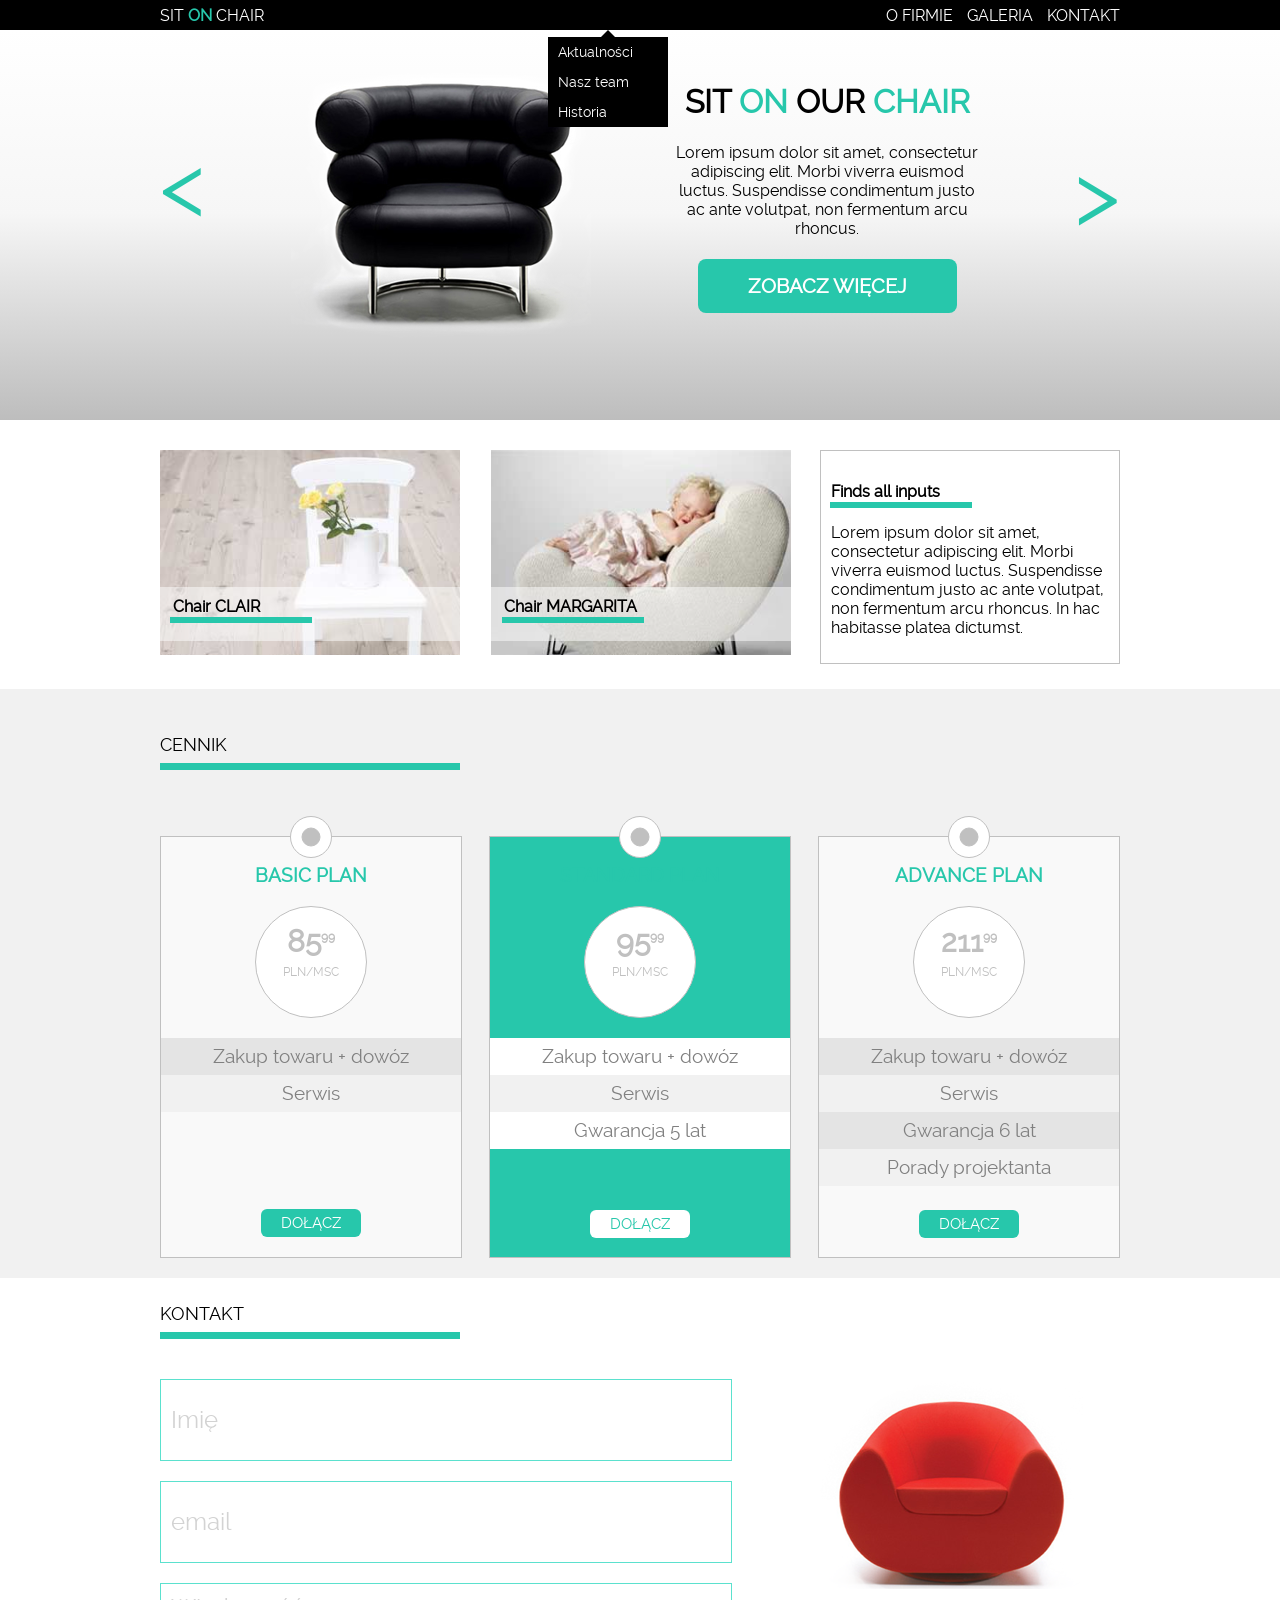
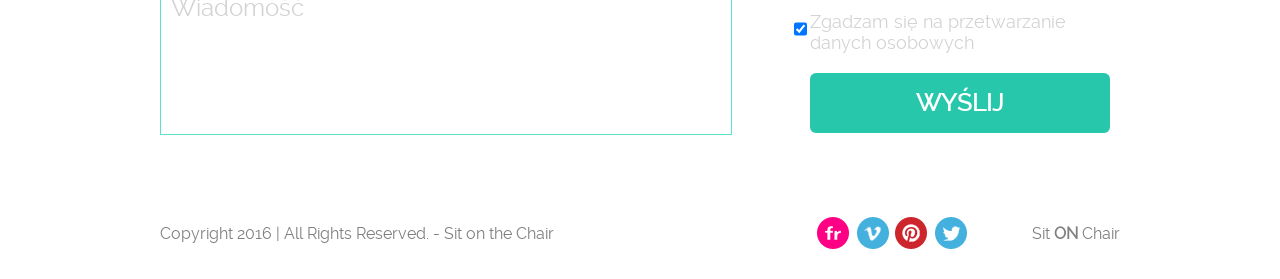
==== index.html @ 76fcfdb1 "zadanie" ====
<!DOCTYPE html>
<html lang="en">
<head>
    <meta charset="UTF-8">
    <title>Sit on the chair</title>
    <link rel="stylesheet" href="css/style.css">
</head>
<body>
    <header>
        <div class="container_nav">
        <nav class="container">
            <p>SIT <span class="color">ON</span> CHAIR</p>
            <ul class="navigation">
                <li class="main">O FIRMIE
                    <div class="ofirmie">
                        <ul class="ofirmieLists">
                            <li><a href="#">Aktualności</a></li>
                            <li><a href="#">Nasz team</a></li>
                            <li><a href="#">Historia</a></li>
                        </ul>
                    </div>
                </li>               
                <li class="main">GALERIA</li>
                <li class="main">KONTAKT</li>
            </ul>
        </nav>
        </div>
        <div class="container_wrap">
            <div class="container bigpicture">
                <div class="arrow arrowLeft">&lt;</div>
                <img src="images/black_chair.png">
                <div class="txtheader">
                    <h1>Sit <span class="color">on</span> our <span class="color">chair</span></h1>
                    <p>Lorem ipsum dolor sit amet, consectetur adipiscing elit. Morbi viverra euismod luctus. Suspendisse condimentum justo ac ante volutpat, non fermentum arcu rhoncus.</p>
                    <div class="button">Zobacz więcej</div>
                </div>
                <div class="arrow arrowRight">&gt;</div>
            </div>
        </div>
    </header>
    <section class="container">
        <div class="gallery">
            <div>
                <img class="galleryPic" src="images/box1_img.jpg">
                <p class="galleryApla aplaOne">Chair <span class="txtgalleryUpper">Clair</span></p>
                <p class="galleryUnderline lineOne"></p>
                </div>
            <div>
                <img class="galleryPic" src="images/box2_img.jpg">
                <p class="galleryApla aplaTwo">Chair <span class="txtgalleryUpper">Margarita</span></p>
                <p class="galleryUnderline lineTwo"></p>
            </div>
            <div class="txtgallery3">
                <h4>Finds all inputs</h4>
                <p class="galleryUnderline lineThree"></p>
                <p>Lorem ipsum dolor sit amet, consectetur adipiscing elit. Morbi viverra euismod luctus. Suspendisse condimentum justo ac ante volutpat, non fermentum arcu rhoncus. In hac habitasse platea dictumst.</p>
            </div>
        </div>
    </section>
    <section class="container_wrap2 clearfix">
        <div class="container">
        <p class="leadCennik">Cennik</p>
        <p class="underlineCennik"></p>
            <div class="elementCennik">
                <div class="ramka">
                    <div>
                        <h3 class="cennikLead">Basic plan</h3>
                        <div class="kolkoCena">
                            <p class="price">85<sup class="priceSup">99</sup></p>
                            <p class="priseZl">PLN/MSC</p>
                        </div>
                        <p class="bonus">Zakup towaru + dowóz</p>
                        <p class="bonus">Serwis</p>
                        <p class="cennikBreakOne"></p>
                        <p class="buttonDolacz"><a>Dołącz</a></p>
                    </div>
                    <div class="kolko">
                        <div class="kolkoSzare"></div>
                    </div>                
                </div>
            </div>
            <div class="elementCennik">
                <div class="ramka standard">
                    <div>
                        <h3 class="cennikLead txtstandard">STANDARD plan</h3>
                        <div class="kolkoCena standard">
                            <p class="price">95<sup class="priceSup">99</sup></p>
                            <p class="priseZl">PLN/MSC</p>
                        </div>
                        <p class="bonus bonusStandard">Zakup towaru + dowóz</p>
                        <p class="bonus">Serwis</p>
                        <p class="bonus bonusStandard">Gwarancja 5 lat</p>
                        <p class="cennikBreakTwo"></p>
                        <p class="buttonDolacz buttonstandard"><a>Dołącz</a></p>
                    </div>
                    <div class="kolko">
                        <div class="kolkoSzare"></div>
                    </div>                
                </div>
            </div>
            <div class="elementCennik">
                <div class="ramka">
                    <div>
                        <h3 class="cennikLead">Advance plan</h3>
                        <div class="kolkoCena">
                            <p class="price">211<sup class="priceSup">99</sup></p>
                            <p class="priseZl">PLN/MSC</p>
                        </div>
                        <p class="bonus">Zakup towaru + dowóz</p>
                        <p class="bonus">Serwis</p>
                        <p class="bonus">Gwarancja 6 lat</p>
                        <p class="bonus">Porady projektanta</p>
                        <p class="cennikBreakThree"></p>
                        <p class="buttonDolacz"><a>Dołącz</a></p>
                    </div>
                    <div class="kolko">
                        <div class="kolkoSzare"></div>
                    </div>                
                </div>
            </div>
        </div>
    </section>
    <section>
    <section class="container clearfix">
        <div class="container">
            <p class="leadKontakt">Kontakt</p>
            <p class="underlineKontakt"></p>
            <div class="form">
                <form>
                    <input class="formKontakt" type="text" name="Imię" placeholder="Imię">
                    <input class="formKontakt" type="text" name="e-mail" placeholder="email">
                    <textarea class="formKontakt areaKontakt" placeholder="Wiadomość"></textarea>
                </form>
            </div>
            <div class="fotoChair">
                <img class="fotoChairPic" src="images/red_chair.png">
                <input class="check" type="checkbox" name="check" checked><label class="checkTxt">Zgadzam się na przetwarzanie danych osobowych</label>
                <input class="formKontakt formButton" type="submit" value="Wyślij"></input>
            </div>
        </div>
    </section>
    <footer class="container footer clearfix">
    <div class="container">
        <p class="footerElement footerTxt">Copyright 2016 | All Rights Reserved. - Sit on the Chair</p>
        <p class="footerElement footerPic">
            <img src="images/flickr.png">
            <img src="images/vimeo.png">
            <img src="images/pinterest.png">
            <img src="images/twitter.png">
        </p>
        <p class="footerElement footerLogo">Sit <span class="txtFooterUpper">on</span> Chair</p>
    </footer>
</body>
</html>
---- css/style.css ----
@font-face {
    font-family: 'ralewayblack';
    src: url('../font/raleway-black-webfont.eot');
    src: url('../font/raleway-black-webfont.eot?#iefix') format('embedded-opentype'),
         url('../font/raleway-black-webfont.woff2') format('woff2'),
         url('../font/raleway-black-webfont.woff') format('woff'),
         url('../font/raleway-black-webfont.svg#ralewayblack') format('svg');
    font-weight: normal;
    font-style: normal;
}

@font-face {
    font-family: 'ralewaybold';
    src: url('../font/raleway-bold-webfont.eot');
    src: url('../font/raleway-bold-webfont.eot?#iefix') format('embedded-opentype'),
         url('../font/raleway-bold-webfont.woff2') format('woff2'),
         url('../font/raleway-bold-webfont.woff') format('woff'),
         url('../font/raleway-bold-webfont.svg#ralewaybold') format('svg');
    font-weight: normal;
    font-style: normal;
}


@font-face {
    font-family: 'ralewayregular';
    src: url('../font/raleway-regular-webfont.eot');
    src: url('../font/raleway-regular-webfont.eot?#iefix') format('embedded-opentype'),
         url('../font/raleway-regular-webfont.woff2') format('woff2'),
         url('../font/raleway-regular-webfont.woff') format('woff'),
         url('../font/raleway-regular-webfont.svg#ralewayregular') format('svg');
    font-weight: normal;
    font-style: normal;
}

body {
    font-family: 'ralewayregular';
    padding: 0;
    margin: 0;
}

a {
    text-decoration: none;
    color: white;
}

.container_wrap {
    width: 100%;
    height: 390px;
    background: rgba(255,255,255,1);
    background: -moz-linear-gradient(top, rgba(255,255,255,1) 0%, rgba(246,246,246,1) 47%, rgba(189,189,189,1) 100%);
    background: -webkit-gradient(left top, left bottom, color-stop(0%, rgba(255,255,255,1)), color-stop(47%, rgba(246,246,246,1)), color-stop(100%, rgba(189,189,189,1)));
    background: -webkit-linear-gradient(top, rgba(255,255,255,1) 0%, rgba(246,246,246,1) 47%, rgba(189,189,189,1) 100%);
    background: -o-linear-gradient(top, rgba(255,255,255,1) 0%, rgba(246,246,246,1) 47%, rgba(189,189,189,1) 100%);
    background: -ms-linear-gradient(top, rgba(255,255,255,1) 0%, rgba(246,246,246,1) 47%, rgba(189,189,189,1) 100%);
    background: linear-gradient(to bottom, rgba(255,255,255,1) 0%, rgba(246,246,246,1) 47%, rgba(189,189,189,1) 100%);
    filter: progid:DXImageTransform.Microsoft.gradient( startColorstr='#ffffff', endColorstr='#bdbdbd', GradientType=0 );
}

.container {
    width: 960px;
    margin: 0 auto;
    clear: both;
}

.container_nav {
    background-color: black;
    height: 30px;
    color: white;
    clear: both;
    line-height: 0;
}

nav p {
    float: left;
}

.color {
    color: #27C7AB;
    font-weight: bold;
}

/*navigation*/
.navigation {
    float: right;
}

.main {
    display: inline-block;
    margin-left: 10px;
}

.ofirmie {
 /*   display: none; */
    position: absolute;
    right: 612px;
    top: 15px;
} 

.main .ofirmie:hover div.ofirmie {
    display: block;
} 

.ofirmie::before {
    position: relative;
    left: 93px;
    margin-top: 15px;
    text-align: center;
    content: "";
    display: block;
    width: 0; 
    height: 0; 
    border-left: 7px solid transparent;
    border-right: 7px solid transparent;
    border-bottom: 7px solid black;
}

.ofirmie ul li {
    font-size: 14px;
    display: block;
    width: 100px;
    height: auto;
    background-color: black;
    line-height: 10px;
    padding: 10px;
}

.bigpicture img {
    float: left;
}

.arrow {
    font-weight: 100;
    color: #27C7AB;
    font-size: 90px;
    position: relative;
    z-index: 100;
}

.arrowLeft {
    float: left;
    top: 100px;
}

.arrowRight {
    float: right;
    top: -157px;
}

.txtheader {
    color: black;
    padding-top: 30px;
    text-align: center;
    width: 818px;
}

.txtheader h1 {
    text-transform: uppercase;
    text-align: center;
}
.txtheader p {
    padding-bottom: 20px;
}

.button {
    background-color: #27C7AB;
    display: inline;
    font-size: 20px;
    font-weight: bold;
    padding: 15px 50px;
    color: white;
    text-transform: uppercase;
    border-radius: 8px;
    width: 250px;
}

/*gallery*/
.gallery div {
    display: inline;
    box-sizing: content-box;
}

.galleryPic {
    position: relative;
    padding: 30px 0;
    width: 300px;
    height: auto;
    margin-right: 27px;
}

/*gallery apla general*/
.galleryApla {
    font-weight: bold;
    font-size: 16px; 
    background-color: rgba(255, 255, 255, 0.5);
    width: 300px;
    padding: 10px 10px 25px 13px;
    position: absolute;
}

/*gallery apla 1*/
.aplaOne {
    transform: translate(0, -118px); 
}

/*gallery apla 2*/
.aplaTwo {
    transform: translate(331px, -118px); 
}

.galleryUnderline {
    width: 142px;
    height: 6px;
    margin-left: 10px;
    background-color: #27C7AB;
    position: absolute;
}

/*gallery line 1*/
.lineOne {
    transform: translate(0, -88px); 
}
/*gallery line 2*/
.lineTwo {
    transform: translate(332px, -88px);
}

.txtgalleryUpper {
    text-transform: uppercase;
}

.gallery .txtgallery3 {
    float: right;
    width: 300px;
    border: 1px solid #C0C0C0;
    box-sizing: border-box;
    margin-top: 30px;
    padding: 10px;
}

/*gallery line 2*/
.lineThree {
    transform: translate(-11px, -37px);
}

/*cennik*/
.container_wrap2 {
    clear: both;
    padding: 20px 0;
    background-color: #F1F1F1;
}

.clearfix:after {
    content:" ";
    display:table;
    clear:both;
}


.leadCennik, .leadKontakt {
    font-size: 18px;
    text-transform: uppercase;
    line-height: 0px;
    padding-top: 1em;
}

.underlineCennik, .underlineKontakt {
    background-color: #27C7AB;
    width: 300px;
    height: 7px;
}

.underlineKontakt {
    margin-bottom: 40px;
}

/*cennik*/
.elementCennik {
    float: left;
}

.elementCennik:not(:last-Child) {
    margin-right: 27px;

}

.ramka {
    text-align: center;
    border: 1px solid #C0C0C0;
    width: 300px;
    height: 420px;
    position: relative;
    margin-top: 50px;
    background-color: #F9F9F9;
}

.standard {
    background-color: #27C7AB;
}

.kolko {
    background-color: #F9F9F9;
    border: 1px solid #C0C0C0;
    height: 40px;
    width: 40px;
    border-radius: 50%;
    background: white;
    position: absolute;
    left: 50%;
    top: 0%; 
    transform: translate(-50%,-50%);
}

.kolkoSzare {
    border: 1px solid #C0C0C0;
    height: 17px;
    width: 17px;
    border-radius: 50%;
    background-color: #C0C0C0;
    position: absolute;
    left: 50%;
    top: 50%;
    transform: translate(-50%,-50%);
}

.kolkoCena {
    color: #C0C0C0;
    background-color: #F9F9F9;
    border: 1px solid #C0C0C0;
    height: 110px;
    width: 110px;
    border-radius: 50%;
    background: white;
    left: 50%;
    top: 0%; 
    margin: auto;
    margin-bottom: 20px;
}

.price {
    font-size: 30px;
    font-weight: 900;
    line-height: 0;
}

.priseZl {
    line-height: 0;
    font-size: 12px;
    text-transform: uppercase;
}

.priceSup {
    line-height: 0;
    font-size: 12px;
}

.cennikLead {
    padding-top: 3%;
    text-align: center;
    color: #27C7AB;
    text-transform: uppercase;
}

/*cennik bonus*/
.bonus {
    padding: 7px 0;
    margin: 0;
    font-size: 19px;
    color: grey;
}

.bonus:nth-child(2n + 1) {
    background-color: #E4E4E4;
}

.bonus:nth-child(2n + 0) {
    background-color: #F1F1F1;
}

.elementCennik .bonusStandard {
    background-color: white;
}

.cennikBreakOne {
    margin: 0;
    display: block;
    height: 101px;
}

.cennikBreakTwo {
    margin: 0;
    display: block;
    height: 65px;
}

.cennikBreakThree {
    margin: 0;
    display: block;
    height: 28px;
}

.buttonDolacz{
    text-align: center;
    text-transform: uppercase;
    background-color: #27C7AB;
    font-size: 15px;
    padding: 5px 20px;
    color: white;
    display: inline;
    border-radius: 6px;
}

.buttonstandard {
    background-color: white;

}

.buttonstandard a {
     color: #27C7AB;
}

/*form*/

.form {
    float: left;
    width: 550px;
}

.formKontakt {
    font-family: 'ralewayregular';
    border: 1px solid #5be1ce;
    height: 60px;
    font-size: 24px;
    padding: 10px;
    width: 550px;
    margin-bottom: 20px;
}

.areaKontakt {
    height: 130px;
}

input[type=submit] {
    background-color: #27C7AB;
    border: none;
    color: white;
    border-radius: 6px;
    width: 300px;
    font-weight: bold;
    text-transform: uppercase;
}

textarea {
    resize: none;
}

::-webkit-input-placeholder {
    color: lightgray; /* Chrome, Opera, Safari */
}

::-moz-placeholder {
    color: lightgray; /* Firefox */
}

::-ms-input-placeholder {
    color: lightgray; /* IE 10+ */
}

/*kontakt right side*/
.fotoChair {
    float: right;
    width: 330px;
}

.fotoChairPic {
    padding: 0 30px 18px;
}

input[type=checkbox] {
    display: block;
    float: left;
    clear: both;
    border: 1px solid #27C7AB;
    height: 30px;
    padding: 10px;
    margin-bottom: 20px; 
    background: red;
}

input[type=checkbox]:checked {
    background-image: url();
}

.checkTxt {
    color: lightgray;
    font-size: 18px;
}

.formButton {
    margin-top: 20px;
    width: 200px;
}

/*footer*/
.footerElement {
    padding-top: 40px;
    line-height: 37px;
    float: left;
    color: gray;
}

.txtFooterUpper {
    text-transform: uppercase;
    font-weight: bold;
}

.footerLogo {
    float: right;
}

.footerPic {
    padding-left: 262px;   
}

.footerTxt {
    float:left;
}
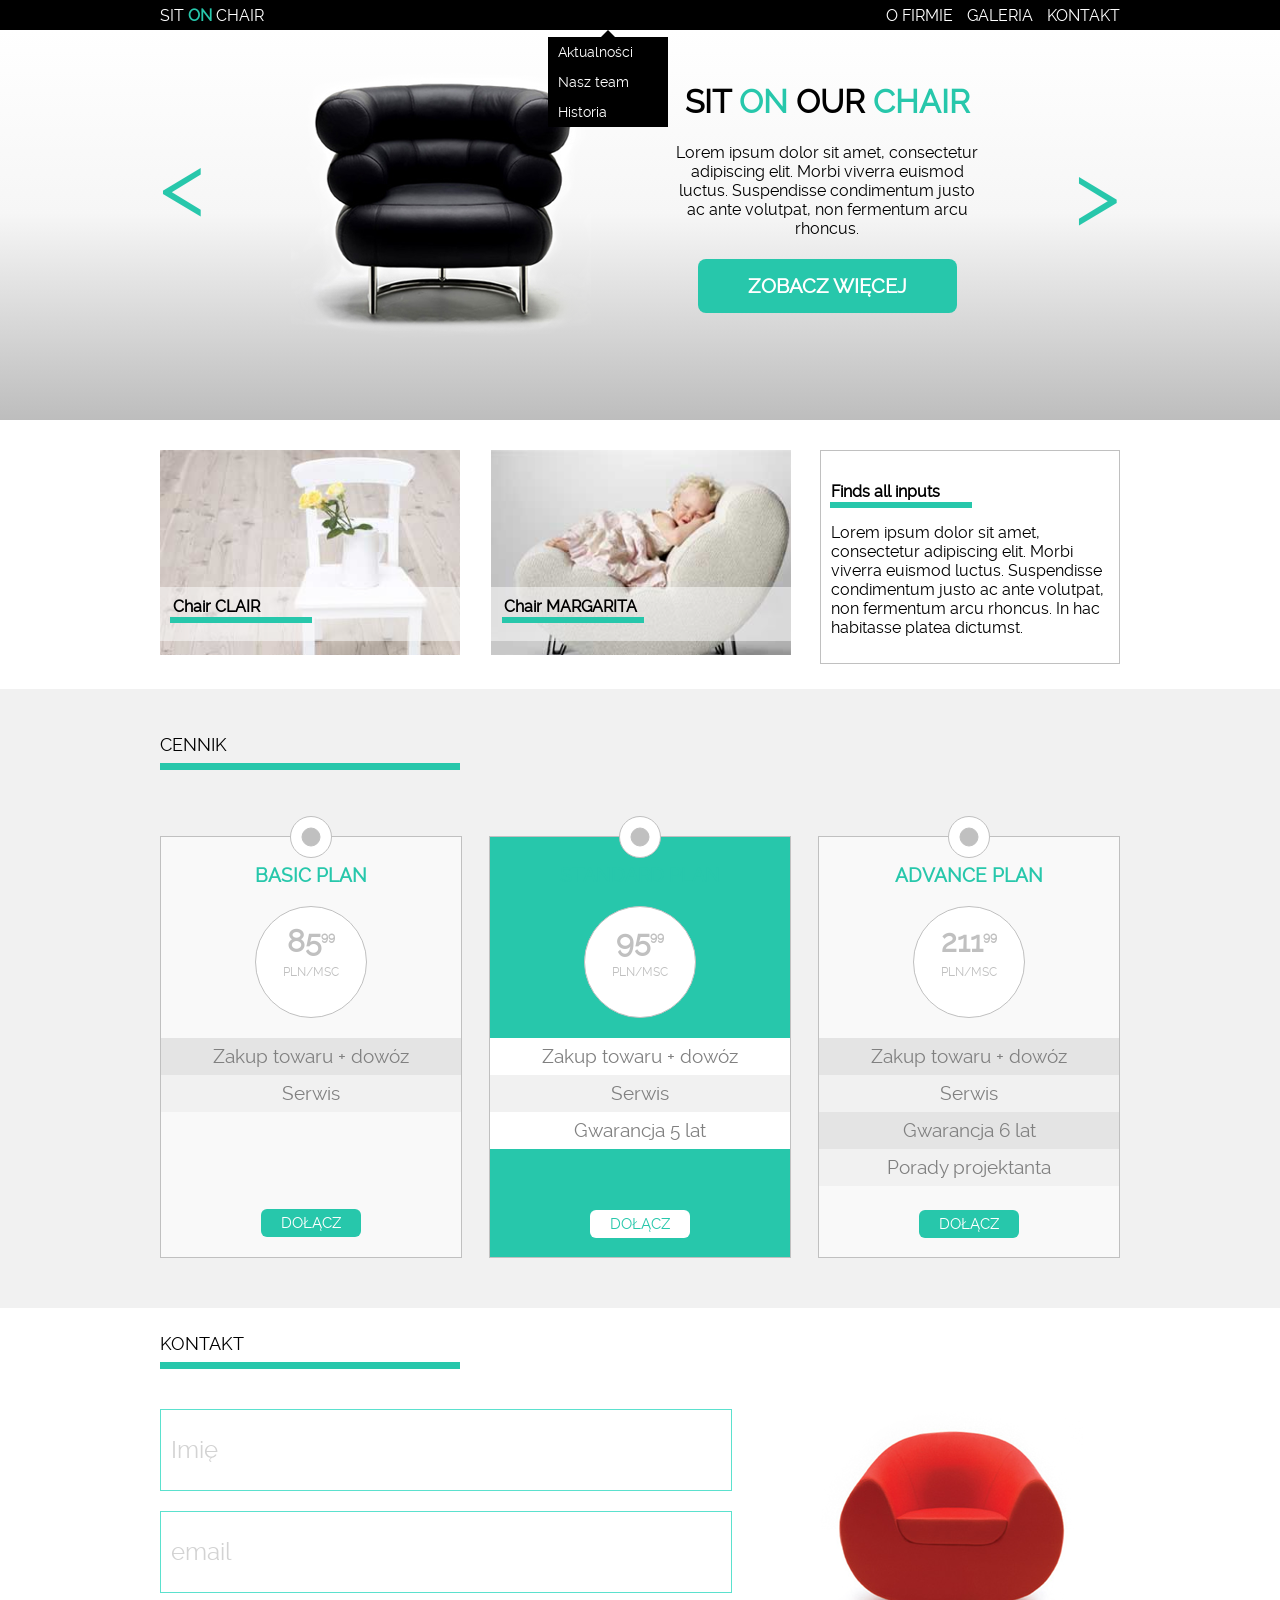
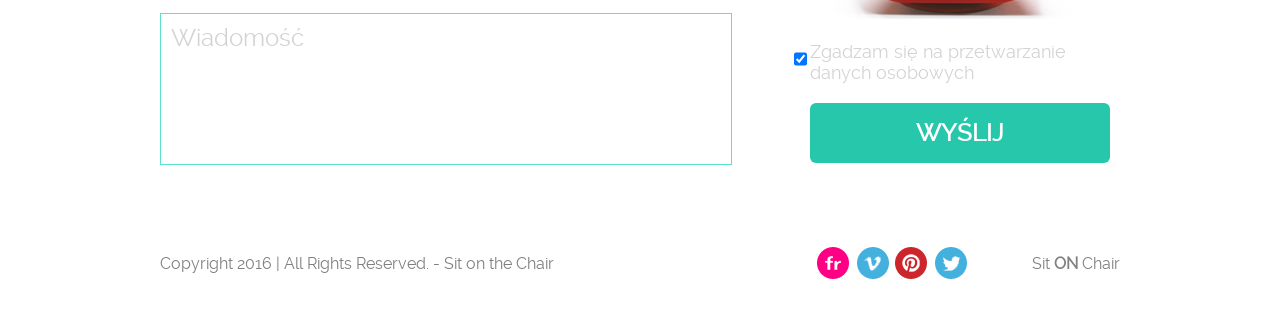
==== commit 526a3a78: "zadanie" ====
--- a/index.html
+++ b/index.html
@@ -57,7 +57,7 @@
             </div>
         </div>
     </section>
-    <section class="container_wrap2 clearfix">
+    <section class="container_wrapCennik clearfix">
         <div class="container">
         <p class="leadCennik">Cennik</p>
         <p class="underlineCennik"></p>
--- a/css/style.css
+++ b/css/style.css
@@ -244,9 +244,9 @@
 }
 
 /*cennik*/
-.container_wrap2 {
+.container_wrapCennik {
     clear: both;
-    padding: 20px 0;
+    padding: 20px 0 50px;
     background-color: #F1F1F1;
 }
 
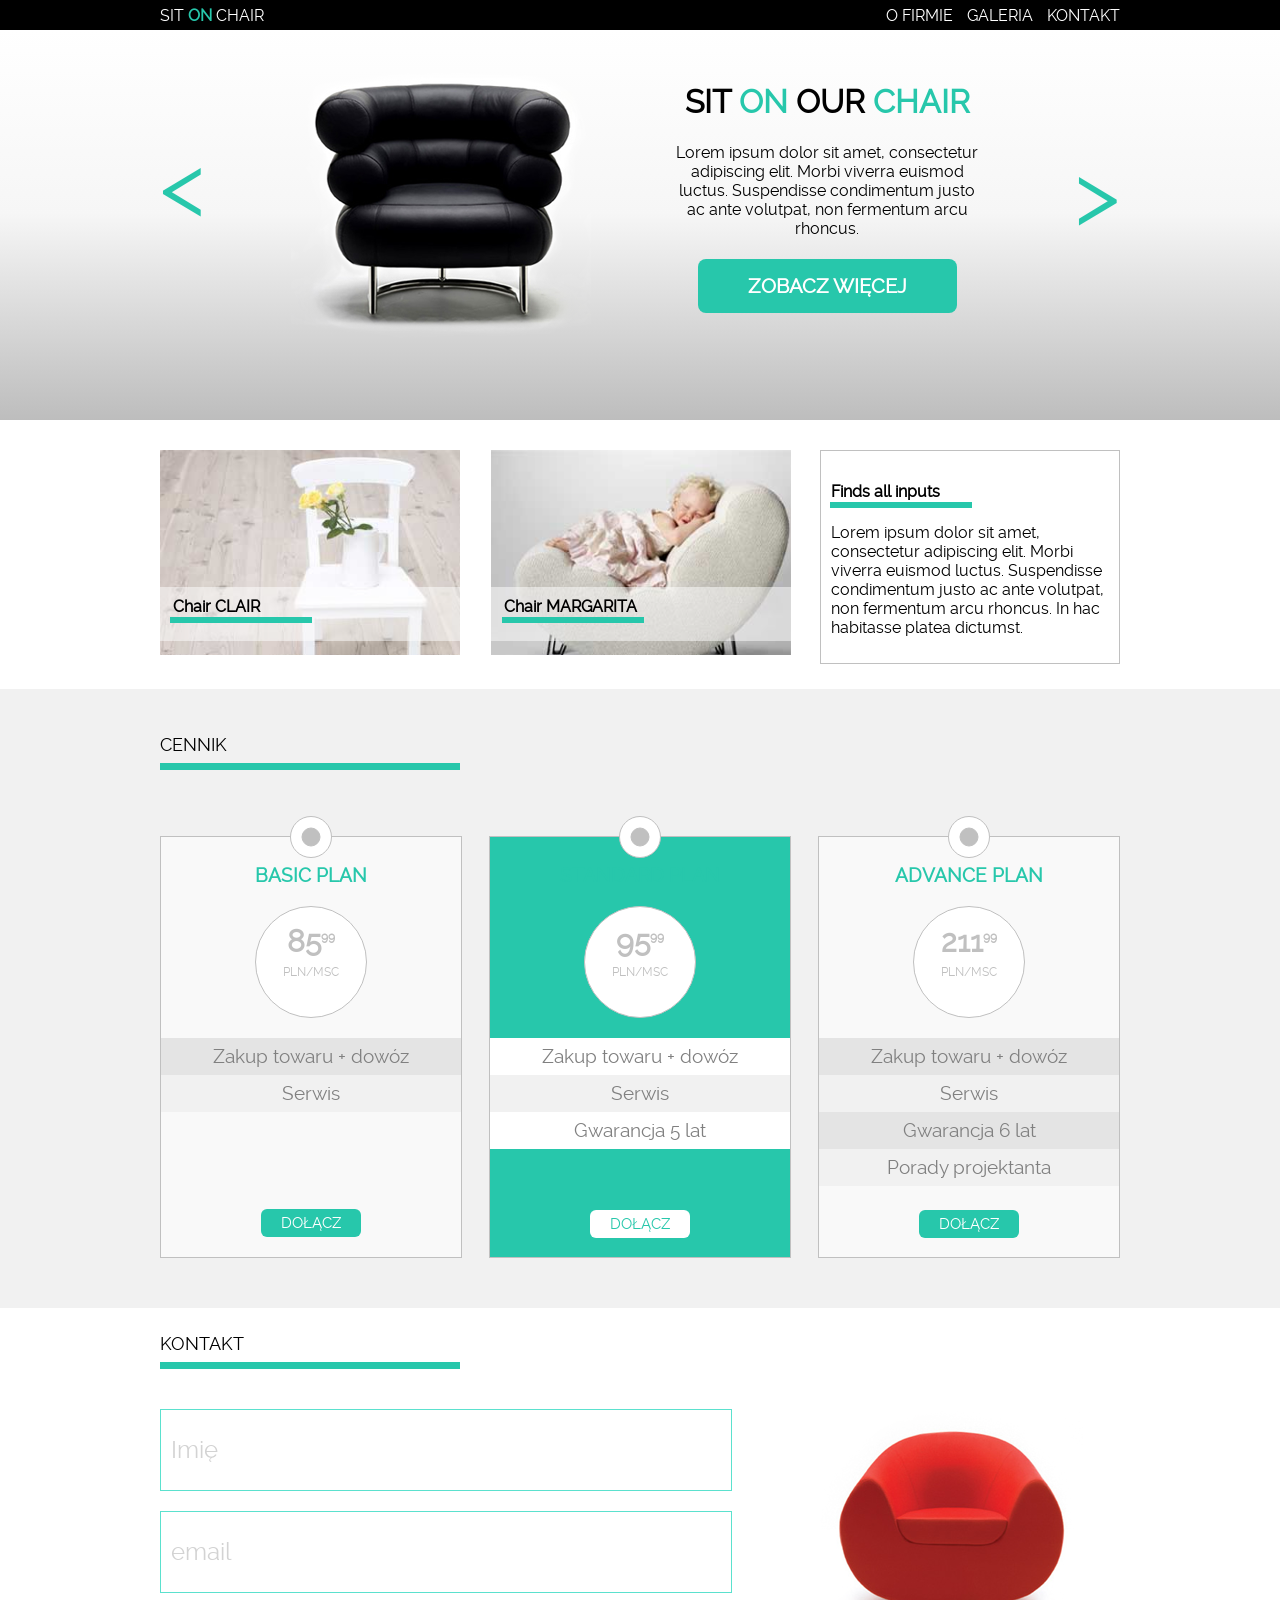
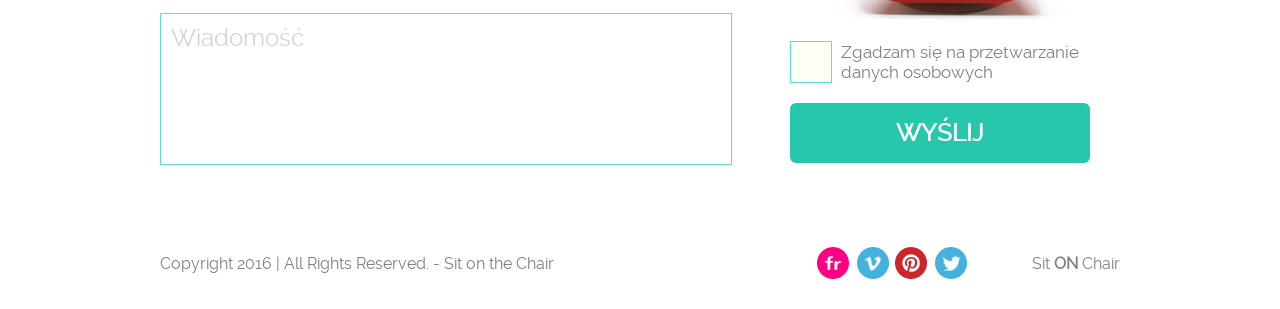
==== commit 4e7639e4: "poprawki" ====
--- a/index.html
+++ b/index.html
@@ -134,7 +134,10 @@
             </div>
             <div class="fotoChair">
                 <img class="fotoChairPic" src="images/red_chair.png">
-                <input class="check" type="checkbox" name="check" checked><label class="checkTxt">Zgadzam się na przetwarzanie danych osobowych</label>
+                <div class="squaredTwo">
+                    <input type="checkbox" value="None" id="squaredTwo" name="check" />
+                    <label for="squaredTwo">Zgadzam się na przetwarzanie danych osobowych</label>
+                </div>
                 <input class="formKontakt formButton" type="submit" value="Wyślij"></input>
             </div>
         </div>
--- a/css/style.css
+++ b/css/style.css
@@ -91,14 +91,10 @@
 }
 
 .ofirmie {
- /*   display: none; */
+    display: none;
     position: absolute;
     right: 612px;
     top: 15px;
-} 
-
-.main .ofirmie:hover div.ofirmie {
-    display: block;
 } 
 
 .ofirmie::before {
@@ -125,6 +121,10 @@
     padding: 10px;
 }
 
+li:hover div {
+    display: block;
+}
+
 .bigpicture img {
     float: left;
 }
@@ -476,24 +476,53 @@
     padding: 0 30px 18px;
 }
 
-input[type=checkbox] {
-    display: block;
-    float: left;
-    clear: both;
-    border: 1px solid #27C7AB;
+/* SQUARED TWO */
+input[type="checkbox"] {
+    visibility: hidden;
+}
+
+.squaredTwo {
+    width: 40px;
+    height: 40px;
+    background: #fcfff4;
+    border: 1px solid #5be1ce;
+    position: relative;
+}
+
+.squaredTwo label {
+    color: grey;
+    font-size: 17px;
+    cursor: pointer;
+    position: absolute;
+    width: 250px;
+    height: auto;
+    left: 50px;
+    top: 0;
+  }
+
+.squaredTwo label:after {
+    opacity: 0;
+    content: '';
+    position: absolute;
+    width: 30px;
     height: 30px;
-    padding: 10px;
-    margin-bottom: 20px; 
-    background: red;
-}
-
-input[type=checkbox]:checked {
-    background-image: url();
-}
-
-.checkTxt {
-    color: lightgray;
-    font-size: 18px;
+    background: transparent;
+    top: 6px;
+    left: -49px;
+    border: 3px solid #fcfff4;
+    border-top: none;
+    border-right: none;
+}
+
+.squaredTwo label:hover::after {
+    opacity: 0.3;
+}
+
+.squaredTwo input[type=checkbox]:checked + label:after {
+    background-image: url(../images/form_ok.jpg);
+    background-repeat: no-repeat;
+    background-size: 30px 30px;
+    opacity: 1;
 }
 
 .formButton {
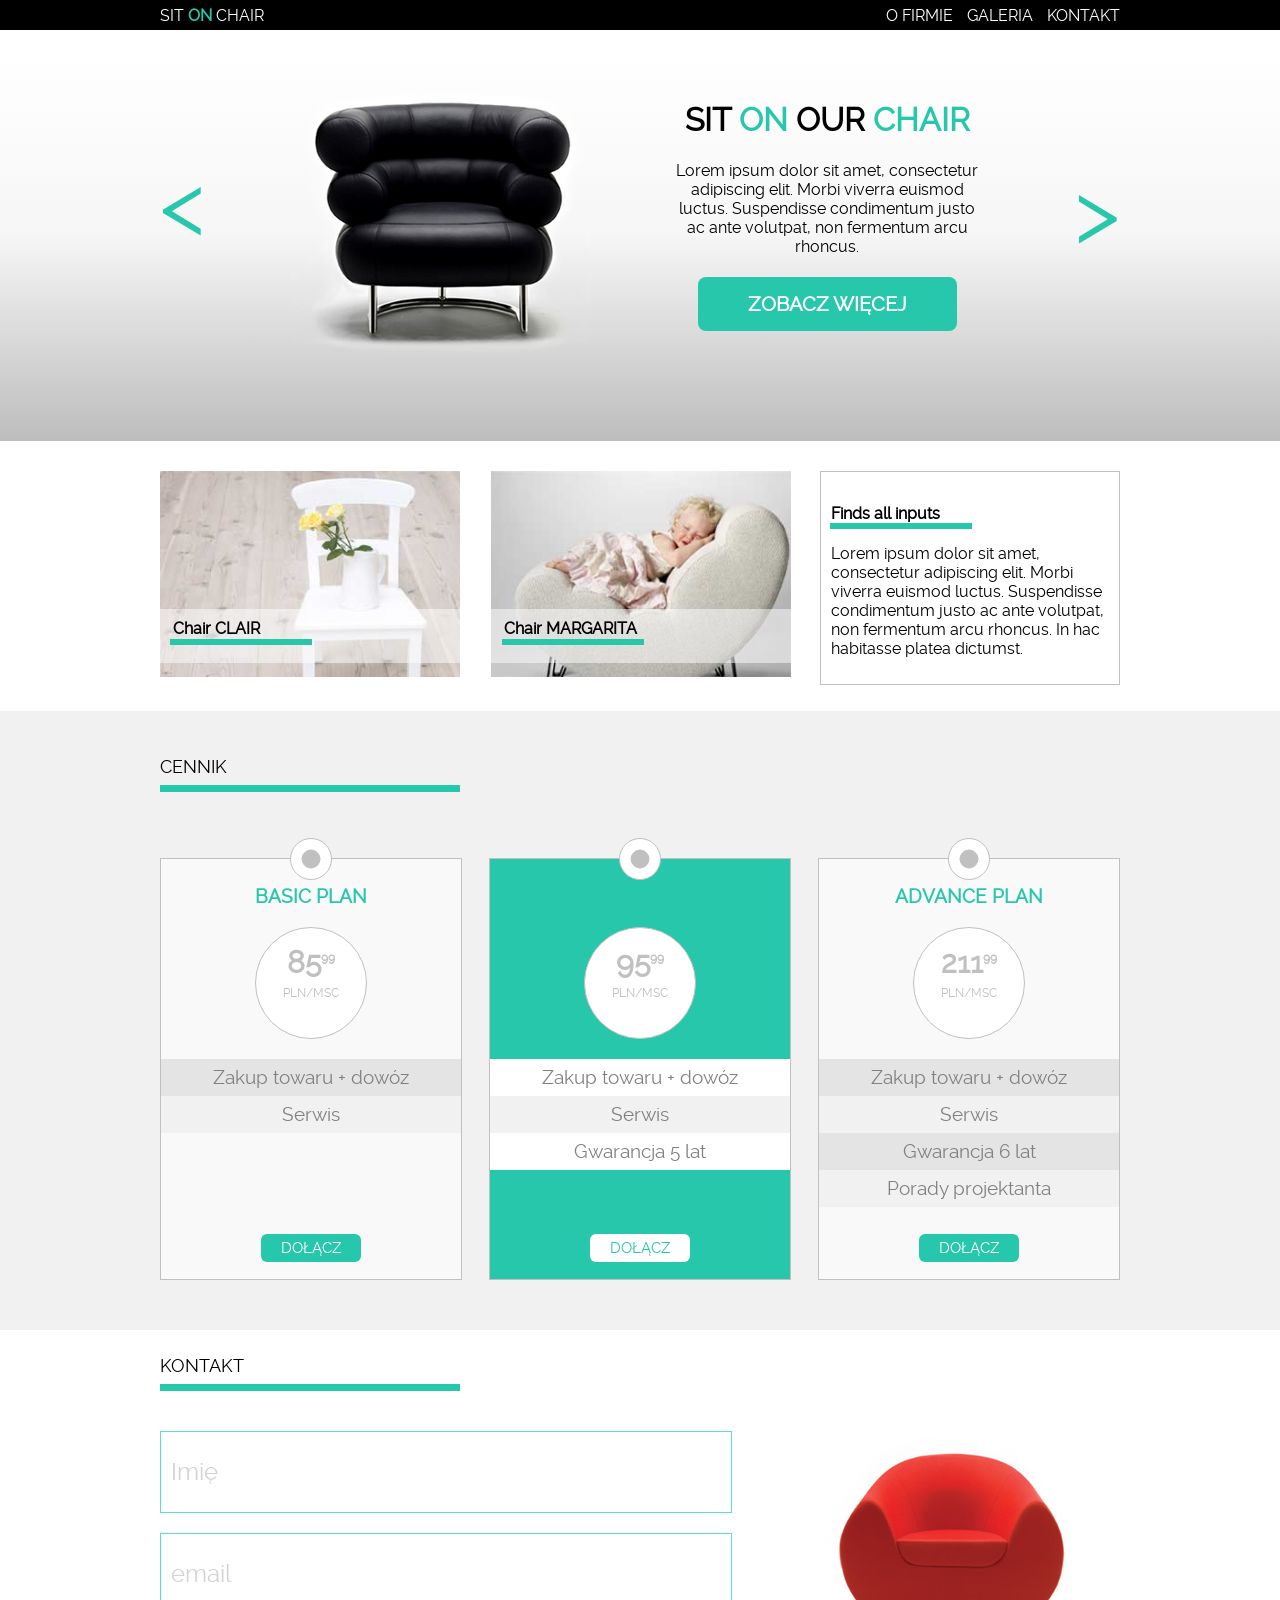
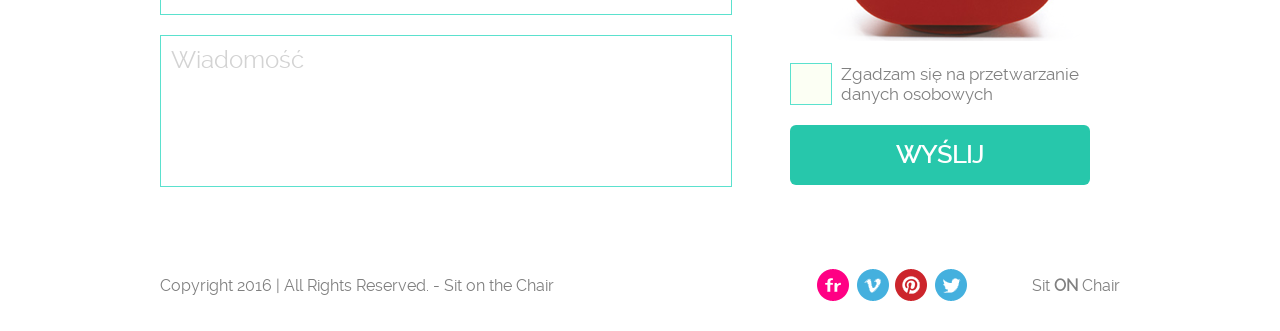
==== commit d76b3388: "zadanie" ====
--- a/index.html
+++ b/index.html
@@ -26,9 +26,9 @@
         </nav>
         </div>
         <div class="container_wrap">
-            <div class="container bigpicture">
+            <div class="container">
                 <div class="arrow arrowLeft">&lt;</div>
-                <img src="images/black_chair.png">
+                <div class="bigpicture"><img src="images/black_chair.png"></div>
                 <div class="txtheader">
                     <h1>Sit <span class="color">on</span> our <span class="color">chair</span></h1>
                     <p>Lorem ipsum dolor sit amet, consectetur adipiscing elit. Morbi viverra euismod luctus. Suspendisse condimentum justo ac ante volutpat, non fermentum arcu rhoncus.</p>
@@ -71,7 +71,6 @@
                         </div>
                         <p class="bonus">Zakup towaru + dowóz</p>
                         <p class="bonus">Serwis</p>
-                        <p class="cennikBreakOne"></p>
                         <p class="buttonDolacz"><a>Dołącz</a></p>
                     </div>
                     <div class="kolko">
@@ -90,8 +89,7 @@
                         <p class="bonus bonusStandard">Zakup towaru + dowóz</p>
                         <p class="bonus">Serwis</p>
                         <p class="bonus bonusStandard">Gwarancja 5 lat</p>
-                        <p class="cennikBreakTwo"></p>
-                        <p class="buttonDolacz buttonstandard"><a>Dołącz</a></p>
+                        <p class="buttonDolacz buttonStandard"><a>Dołącz</a></p>
                     </div>
                     <div class="kolko">
                         <div class="kolkoSzare"></div>
@@ -110,7 +108,6 @@
                         <p class="bonus">Serwis</p>
                         <p class="bonus">Gwarancja 6 lat</p>
                         <p class="bonus">Porady projektanta</p>
-                        <p class="cennikBreakThree"></p>
                         <p class="buttonDolacz"><a>Dołącz</a></p>
                     </div>
                     <div class="kolko">
--- a/css/style.css
+++ b/css/style.css
@@ -83,18 +83,20 @@
 /*navigation*/
 .navigation {
     float: right;
+    position:relative;
 }
 
 .main {
     display: inline-block;
     margin-left: 10px;
+    position:relative;
 }
 
 .ofirmie {
     display: none;
     position: absolute;
-    right: 612px;
-    top: 15px;
+    right: -30px;
+    top: 0;
 } 
 
 .ofirmie::before {
@@ -149,12 +151,12 @@
 
 .txtheader {
     color: black;
-    padding-top: 30px;
     text-align: center;
     width: 818px;
 }
 
 .txtheader h1 {
+    padding-top: 50px;
     text-transform: uppercase;
     text-align: center;
 }
@@ -381,24 +383,6 @@
     background-color: white;
 }
 
-.cennikBreakOne {
-    margin: 0;
-    display: block;
-    height: 101px;
-}
-
-.cennikBreakTwo {
-    margin: 0;
-    display: block;
-    height: 65px;
-}
-
-.cennikBreakThree {
-    margin: 0;
-    display: block;
-    height: 28px;
-}
-
 .buttonDolacz{
     text-align: center;
     text-transform: uppercase;
@@ -408,14 +392,16 @@
     color: white;
     display: inline;
     border-radius: 6px;
-}
-
-.buttonstandard {
+    position: absolute;
+    left: 100px;
+    top:360px;
+}
+
+.buttonStandard {
     background-color: white;
-
-}
-
-.buttonstandard a {
+}
+
+.buttonStandard a {
      color: #27C7AB;
 }
 
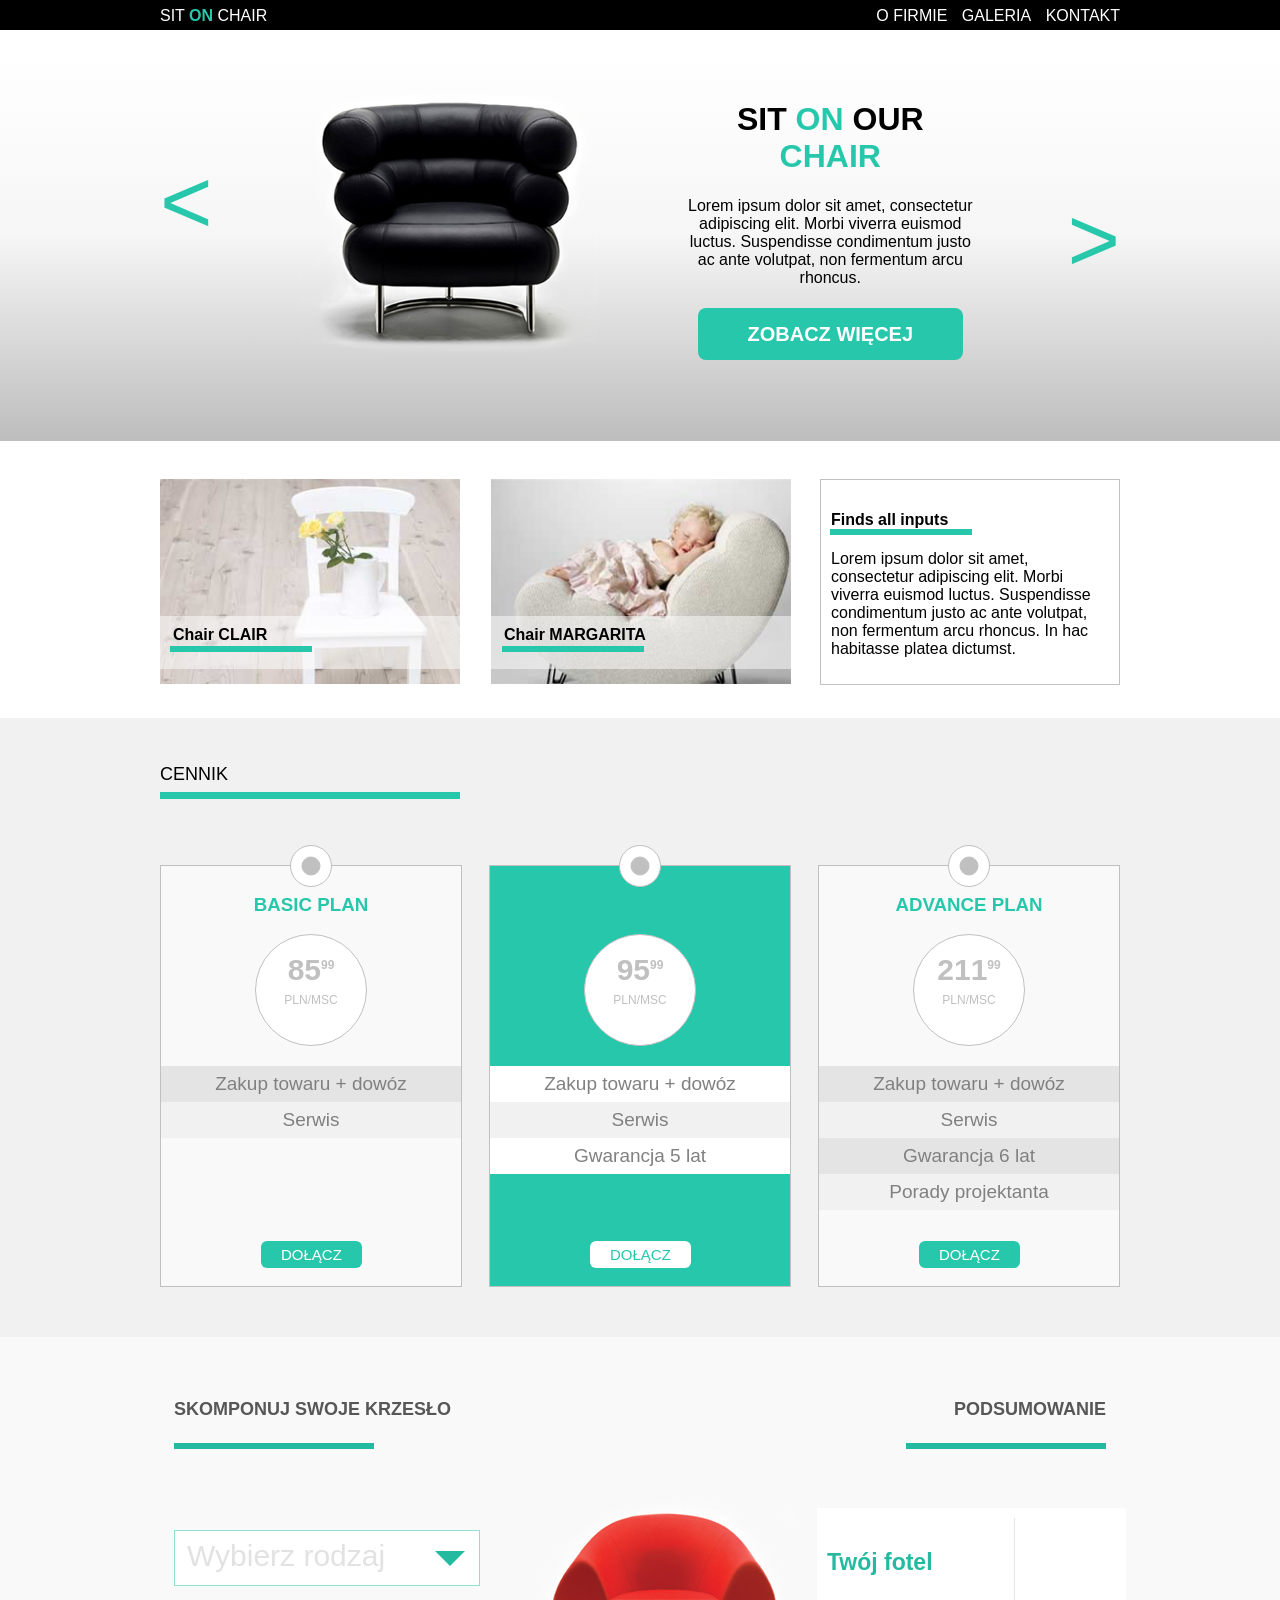
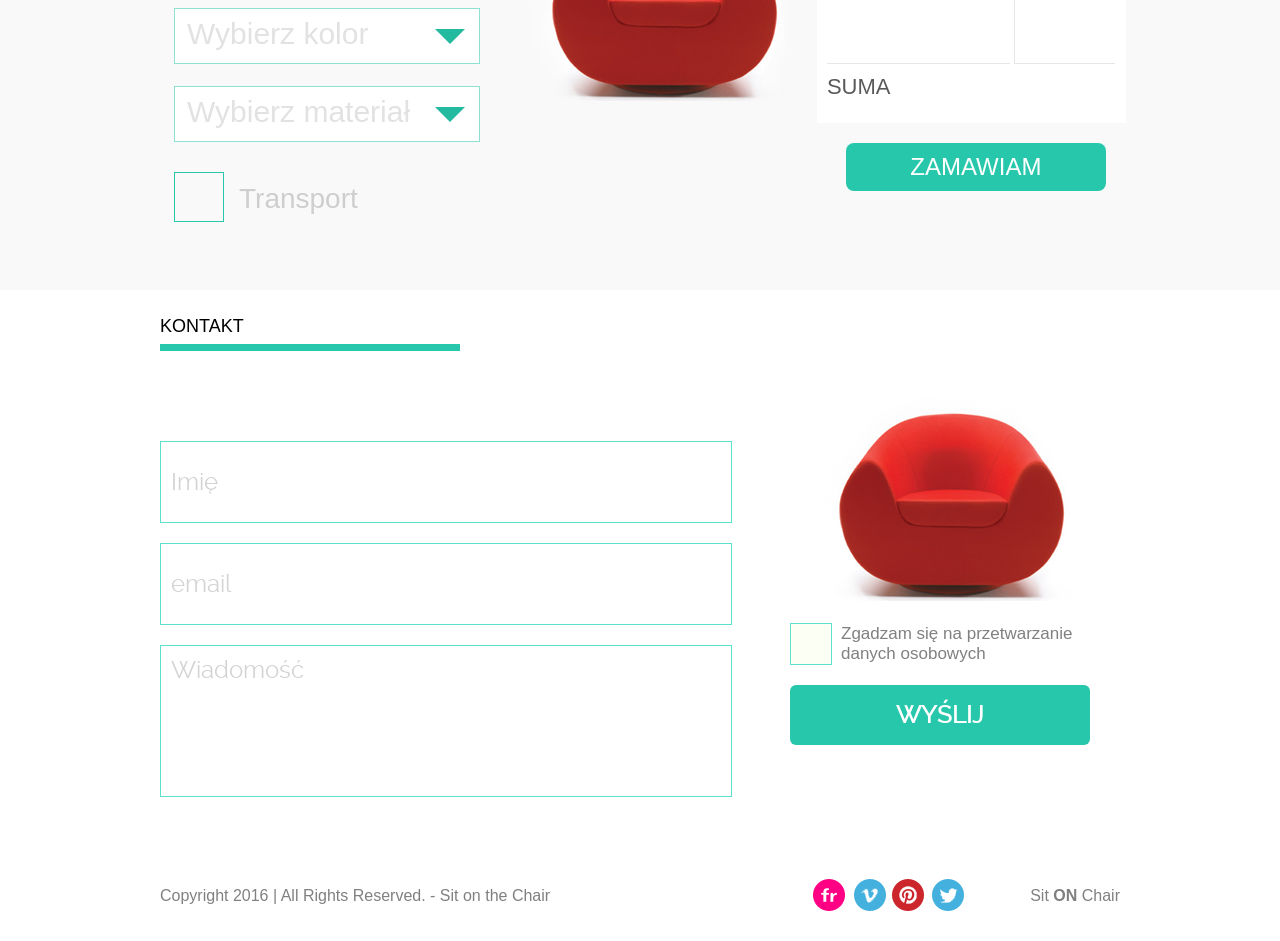
==== commit 94f39e34: "add section with option + mouseover" ====
--- a/index.html
+++ b/index.html
@@ -4,6 +4,8 @@
     <meta charset="UTF-8">
     <title>Sit on the chair</title>
     <link rel="stylesheet" href="css/style.css">
+    <link rel="stylesheet" href="css/style2.css">
+    <script src="js/app.js" type="text/javascript"></script>
 </head>
 <body>
     <header>
@@ -44,8 +46,8 @@
                 <img class="galleryPic" src="images/box1_img.jpg">
                 <p class="galleryApla aplaOne">Chair <span class="txtgalleryUpper">Clair</span></p>
                 <p class="galleryUnderline lineOne"></p>
-                </div>
-            <div>
+            </div>
+            <div class="remove">
                 <img class="galleryPic" src="images/box2_img.jpg">
                 <p class="galleryApla aplaTwo">Chair <span class="txtgalleryUpper">Margarita</span></p>
                 <p class="galleryUnderline lineTwo"></p>
@@ -117,7 +119,83 @@
             </div>
         </div>
     </section>
-    <section>
+    <!--dodane poczatek-->
+    <section class="application ">
+    <div class="main_width container">
+        <section class="choice_part inline">
+            <header>
+                <h3>SKOMPONUJ SWOJE KRZESŁO</h3>
+                <span class="green_bell"></span>
+            </header>
+
+            <div class="form">
+                <div class="drop_down_list">
+                    <span class="list_label">Wybierz rodzaj</span>
+                    <span class="list_arrow"></span>
+                    <ul class="list_panel">
+                        <li>Clair</li>
+                        <li>Margarita</li>
+                        <li>Selena</li>
+                    </ul>
+                </div>
+                <div class="drop_down_list">
+                    <span class="list_label">Wybierz kolor</span>
+                    <span class="list_arrow"></span>
+                    <ul class="list_panel">
+                        <li>Czerwony</li>
+                        <li>Czarny</li>
+                        <li>Pomarańczowy</li>
+                    </ul>
+                </div>
+                <div class="drop_down_list">
+                    <span class="list_label">Wybierz materiał</span>
+                    <span class="list_arrow"></span>
+                    <ul class="list_panel">
+                        <li>Tkanina</li>
+                        <li>Skóra</li>
+                    </ul>
+                </div>
+                <div class="checkbox check-box">
+                    <input type="checkbox" id="transport" data-transport-price="200">
+                    <label for="transport">Transport</label>
+                </div>
+                <!--<div class="checkbox"></div>-->
+                <!--<span class="list_label inline_text">Transport</span>-->
+            </div>
+        </section>
+
+        <section class="image_part inline">
+            <img src="images/red_chair.png">
+        </section>
+
+        <section class="summary_part inline">
+            <header class="align_right">
+                <h3>PODSUMOWANIE</h3>
+                <span class="green_bell"></span>
+            </header>
+
+            <div class="summary_panel">
+                <div class="panel_left">
+                    <h4 class="title">Twój fotel</h4>
+                    <span class="color"></span>
+                    <span class="pattern"></span>
+                    <span class="transport"></span>
+                </div>
+                <div class="panel_right">
+                    <h4 class="title value"></h4>
+                    <span class="color value"></span>
+                    <span class="pattern value"></span>
+                    <span class="transport value"></span>
+                </div>
+                <div class="sum_label">SUMA</div>
+                <div class="sum"><strong></strong></div>
+            </div>
+            <a href="" class="green_button">Zamawiam</a>
+        </section>
+    </div>
+</section>
+<!--dodane-->
+
     <section class="container clearfix">
         <div class="container">
             <p class="leadKontakt">Kontakt</p>
--- a/css/style2.css
+++ b/css/style2.css
@@ -0,0 +1,236 @@
+body {
+  margin: 0;
+  font-family: Arial, Verdana, sans-serif;
+}
+
+
+.application {
+  background-color: #f9f9f9;
+  padding:30px 0;
+}
+.application h3 {
+  color: #575757;
+  font-size: 18px;
+}
+
+.application header.align_right{
+  text-align: right;
+}
+
+
+.inline {
+  display:inline-block;
+  width:289px;
+  padding:14px;
+  vertical-align: top;
+}
+
+
+.form {
+  margin-top:50px;
+}
+.drop_down_list {
+  border:1px solid #8de0d2;
+  width: 280px;
+  height:38px;
+  background-color: white;
+  margin-top:22px;
+  padding: 8px 12px;
+  position: relative;
+}
+
+.list_label {
+  font-size: 30px;
+  color: #e2e2e2;
+  font-family: 'ralewaylight', Arial, Tahoma, sans-serif;
+}
+
+
+.checkbox {
+  position: relative;
+  padding: 30px 30px 30px 0;
+}
+.checkbox input {
+  display: block;
+  opacity: 0;
+  height: 48px;
+  position: absolute;
+  width: 48px;
+  cursor: pointer;
+}
+
+.checkbox label {
+  display: block;
+  padding-left: 65px;
+  position: relative;
+  font-size: 28px;
+  color: #cecece;
+  line-height: 120%;
+  padding-top: 10px;
+  cursor: pointer;
+}
+
+.checkbox label::before, .checkbox label::after {
+  border: 1px solid #27c7ab;
+  content: "";
+  display: block;
+  left: 0;
+  height: 48px;
+  position: absolute;
+  width: 48px;
+  top: 0;
+}
+.checkbox label::after {
+  background: url("data:image/svg+xml;charset=US-ASCII,%3Csvg%20xmlns%3D%22http%3A//www.w3.org/2000/svg%22%20xmlns%3Axlink%3D%22http%3A//www.w3.org/1999/xlink%22%20preserveAspectRatio%3D%22xMidYMid%22%20width%3D%2233.875%22%20height%3D%2233%22%20viewBox%3D%220%200%2033.875%2033%22%3E%0A%20%20%3Cpath%20d%3D%22M9.470%2C15.209%20L14.061%2C24.104%20C14.061%2C24.104%2021.522%2C6.026%2033.287%2C-0.000%20C33.000%2C4.304%2031.852%2C8.035%2033.861%2C12.626%20C28.696%2C13.774%2018.078%2C26.687%2014.635%2C33.000%20C9.756%2C26.974%204.017%2C22.382%20-0.000%2C20.948%20L9.470%2C15.209%20Z%22%20fill%3D%22%2327c7ab%22/%3E%0A%3C/svg%3E%0A") no-repeat center;
+  border: 0;
+  display: none;
+}
+
+.checkbox input:checked + label::after {
+  display: block;
+}
+
+
+.active {
+  background: url('../images/form_ok.jpg');
+  width: 48px;
+  height: 40px;
+
+}
+.inline_text {
+  display: inline-block;
+  width: 228px;
+  vertical-align: top;
+  margin-top: 30px;
+  margin-left: 15px;
+  color: #aeaeae;
+}
+.image_part img{
+  margin-top: 110px;
+  margin-left: 38px;
+}
+
+
+.application .green_bell {
+  background-color: #24baa0;
+  width: 200px;
+  height: 6px;
+  display: inline-block;
+  margin: 5px 0 5px 0;
+}
+
+.summary_panel {
+  background-color: white;
+  width:100%;
+  height:195px;
+  padding:10px;
+  margin-top: 50px;
+
+}
+
+.application .green_button {
+  background-color: #27c7ab;
+  color: white;
+  text-align:center;
+  text-transform: uppercase;
+  width: 200px;
+  padding: 10px 30px;
+  font-size: 24px;
+  display: inline-block;
+  font-family: 'ralewaymedium', Arial, Tahoma, sans-serif;
+  margin-top: 20px;
+  margin-left: 29px;
+  border-radius: 8px;
+  text-decoration: none;
+}
+.panel_left {
+  display: inline-block;
+  width: 183px;
+  vertical-align: top;
+  padding-bottom:10px;
+  border-bottom:1px solid #e7e7e7;
+  height: 135px;
+}
+
+.panel_right {
+  display: inline-block;
+  width: 100px;
+  border-left:1px solid #e7e7e7;
+  text-align: right;
+  vertical-align: top;
+  padding-bottom:10px;
+  border-bottom:1px solid #e7e7e7;
+  height: 135px;
+}
+
+.panel_left h4 , .panel_right h4{
+  color: #24baa0;
+  font-size: 23px;
+}
+
+.panel_left span{
+  margin-top:10px;
+  font-size: 22px;
+  color: #5b5a5a;
+  display: block;
+}
+
+.panel_right span {
+  display: block;
+  font-size: 22px;
+  color: #24baa0;
+  margin-top:10px;
+}
+.sum_label{
+  display: inline-block;
+  width: 185px;
+  margin-top: 10px;
+  font-size: 22px;
+  color: #5b5a5a;
+}
+
+.sum {
+  display: inline-block;
+  width: 100px;
+  text-align: right;
+  margin-top: 10px;
+  font-size: 22px;
+  color: #24baa0;
+}
+
+.list_arrow {
+  width: 0;
+  height: 0;
+  border-left: 15px solid transparent;
+  border-right: 15px solid transparent;
+  border-top: 15px solid #24baa0;
+  display:block;
+  position: absolute;
+  right: 14px;
+  top: 20px;
+  cursor: pointer;
+}
+
+.list_panel {
+  background-color: white;
+  border: 1px solid #ccc;
+  width: 288px;
+  padding-left: 15px;
+  padding-bottom: 10px;
+  list-style: none;
+  margin: 0;
+  left: 0px;
+  z-index: 2;
+  position: absolute;
+  top: 54px;
+  display:none;
+}
+.list_panel li {
+  margin-top:10px;
+  cursor: pointer;
+  color: #585858;
+}
+
+.title {
+  height: 30px;
+}
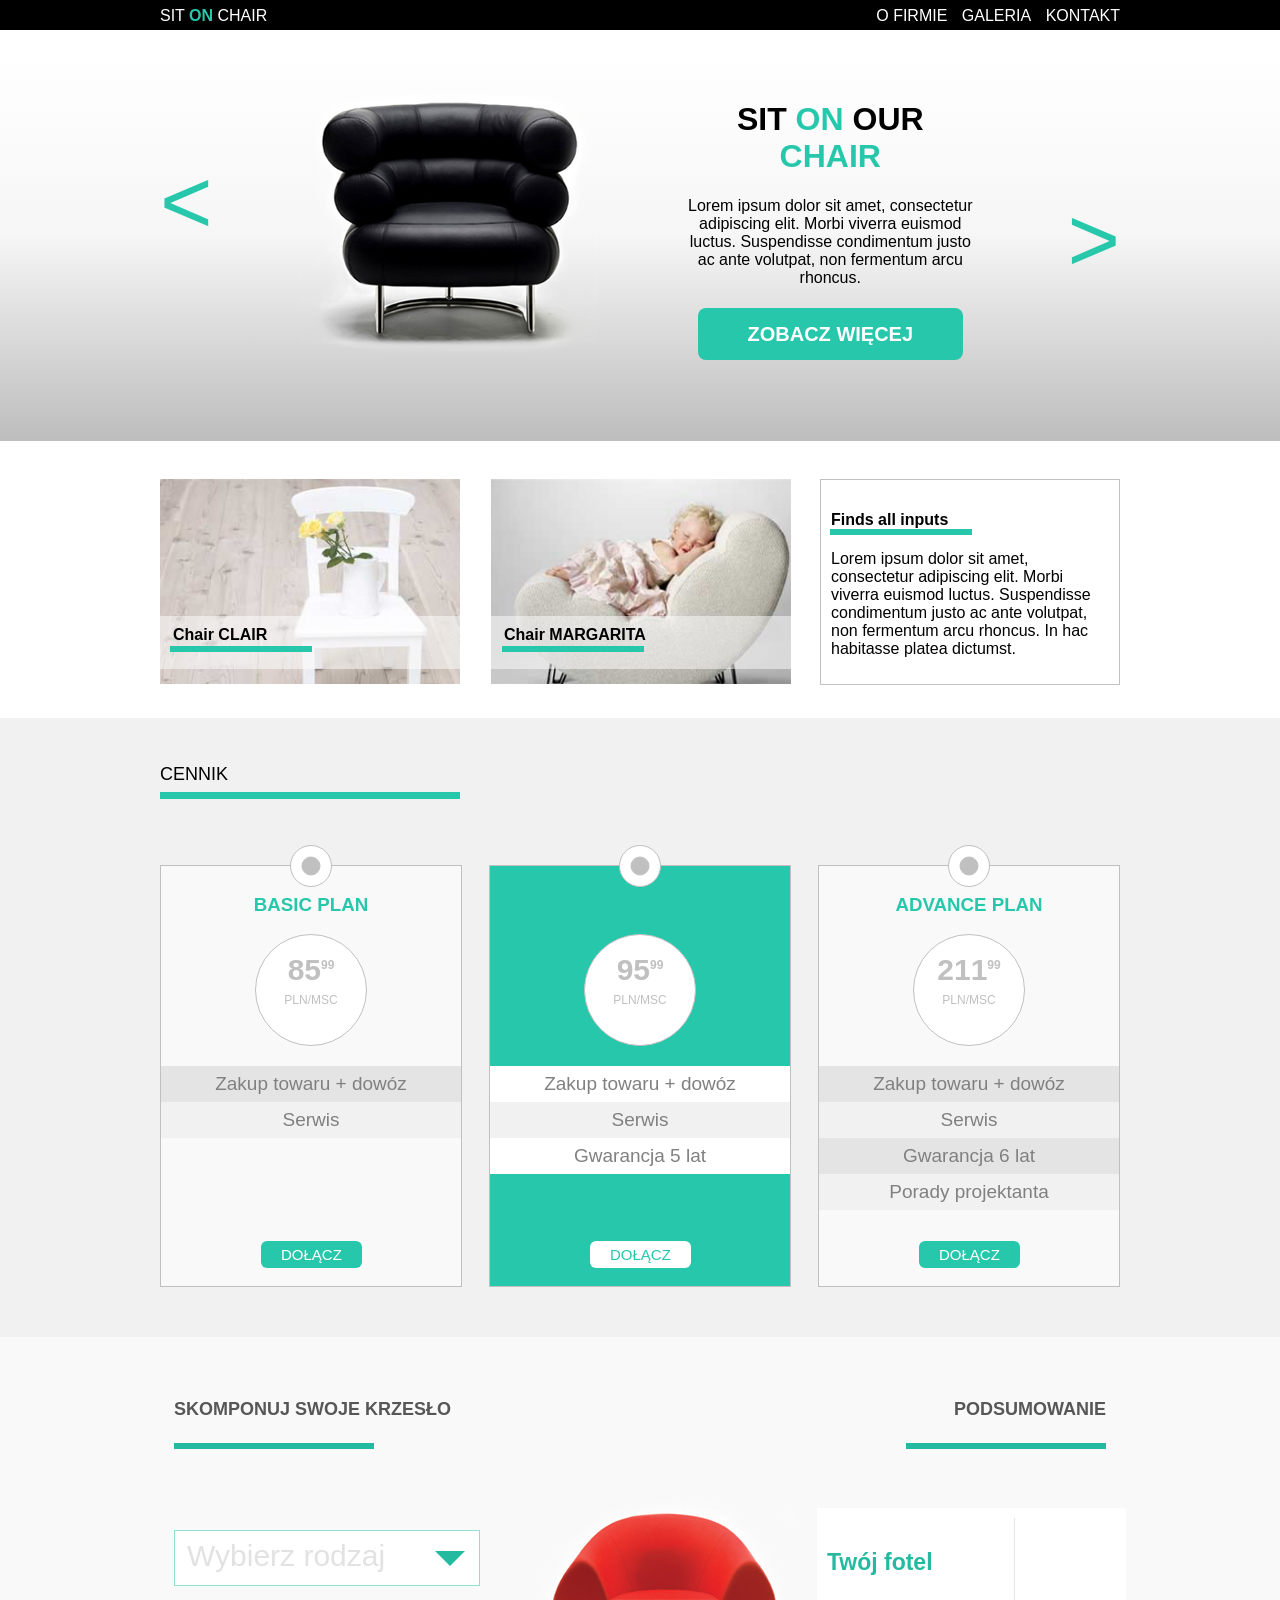
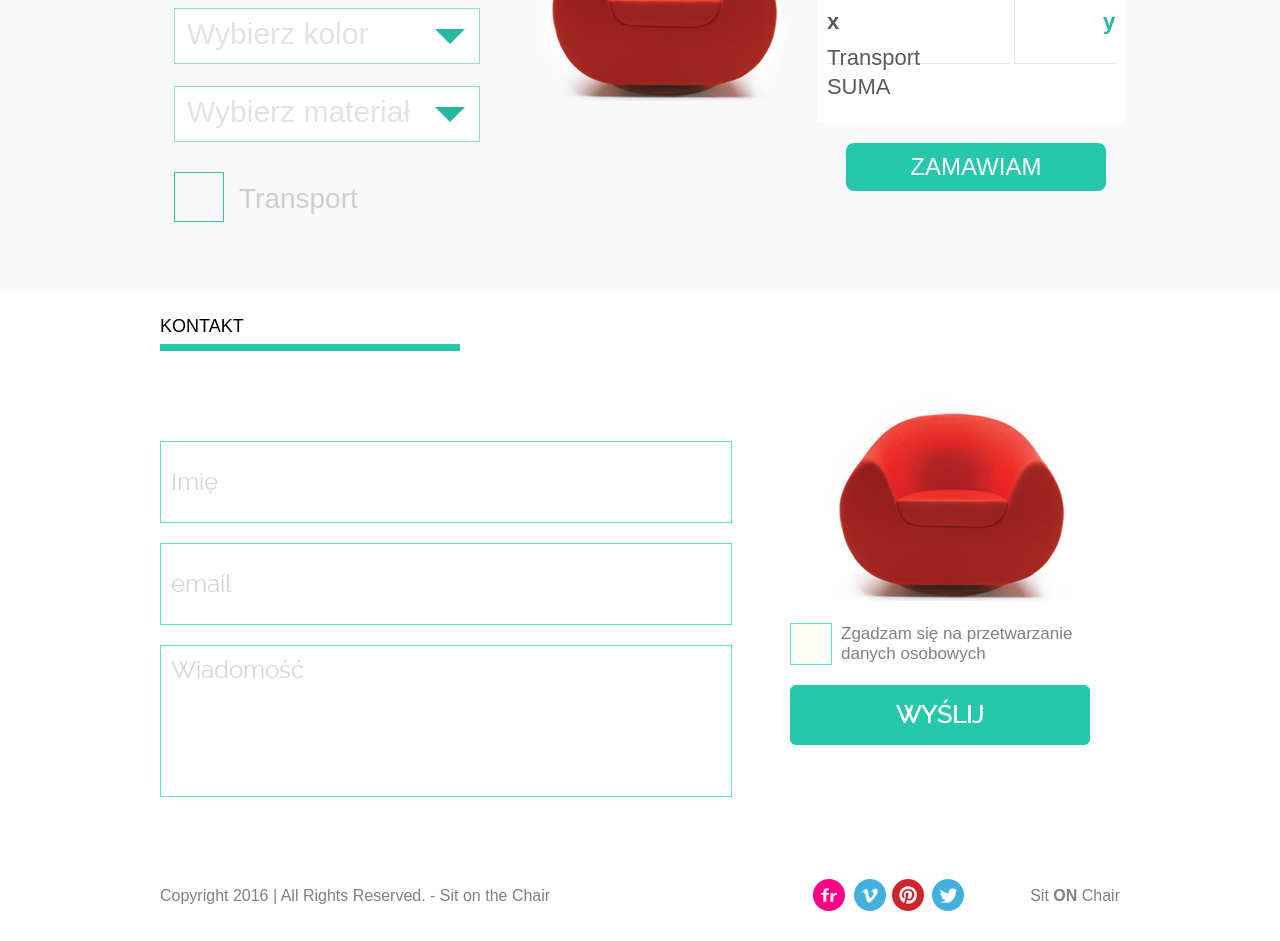
==== commit 9fb70eec: "sit" ====
--- a/index.html
+++ b/index.html
@@ -132,31 +132,31 @@
                 <div class="drop_down_list">
                     <span class="list_label">Wybierz rodzaj</span>
                     <span class="list_arrow"></span>
-                    <ul class="list_panel">
-                        <li>Clair</li>
-                        <li>Margarita</li>
-                        <li>Selena</li>
+                    <ul class="list_panel" id="sort">
+                        <li data-sort-price="200" data-sort-name="Clair">Clair</li>
+                        <li data-sort-price="300" data-sort-name="Margarita">Margarita</li>
+                        <li data-sort-price="400" data-sort-name="Selena">Selena</li>
                     </ul>
                 </div>
-                <div class="drop_down_list">
+                <div class="drop_down_list" id="color">
                     <span class="list_label">Wybierz kolor</span>
                     <span class="list_arrow"></span>
                     <ul class="list_panel">
-                        <li>Czerwony</li>
-                        <li>Czarny</li>
-                        <li>Pomarańczowy</li>
+                        <li data-color-price="100" data-color-name="Czerwony">Czerwony</li>
+                        <li data-color-price="90" data-color-name="Czarny">Czarny</li>
+                        <li data-color-price="80" data-color-name="Pomarańczowy">Pomarańczowy</li>
                     </ul>
                 </div>
-                <div class="drop_down_list">
+                <div class="drop_down_list" id="material">
                     <span class="list_label">Wybierz materiał</span>
                     <span class="list_arrow"></span>
                     <ul class="list_panel">
-                        <li>Tkanina</li>
-                        <li>Skóra</li>
+                        <li data-material-price="50" data-material-name="Tkanina">Tkanina</li>
+                        <li data-material-price="70" data-material-name="Skóra">Skóra</li>
                     </ul>
                 </div>
                 <div class="checkbox check-box">
-                    <input type="checkbox" id="transport" data-transport-price="200">
+                    <input type="checkbox" id="transport" data-transport-price="200" value="true">
                     <label for="transport">Transport</label>
                 </div>
                 <!--<div class="checkbox"></div>-->
@@ -176,16 +176,16 @@
 
             <div class="summary_panel">
                 <div class="panel_left">
-                    <h4 class="title">Twój fotel</h4>
-                    <span class="color"></span>
-                    <span class="pattern"></span>
-                    <span class="transport"></span>
+                    <h4 id="titleName" class="title">Twój fotel</h4>
+                    <span id="colorName" class="color">x</span>
+                    <span id="patternName" class="pattern"></span>
+                    <span id="transportName" class="transport">Transport</span>
                 </div>
                 <div class="panel_right">
-                    <h4 class="title value"></h4>
-                    <span class="color value"></span>
-                    <span class="pattern value"></span>
-                    <span class="transport value"></span>
+                    <h4 id="titleValue" class="title value"></h4>
+                    <span id="colorValue" class="color value">y</span>
+                    <span id="patternValue" class="pattern value"></span>
+                    <span id="transportValue" class="transport value"></span>
                 </div>
                 <div class="sum_label">SUMA</div>
                 <div class="sum"><strong></strong></div>
@@ -210,7 +210,7 @@
             <div class="fotoChair">
                 <img class="fotoChairPic" src="images/red_chair.png">
                 <div class="squaredTwo">
-                    <input type="checkbox" value="None" id="squaredTwo" name="check" />
+                    <input type="checkbox" value="None" id="squaredTwo" value="true" name="check" />
                     <label for="squaredTwo">Zgadzam się na przetwarzanie danych osobowych</label>
                 </div>
                 <input class="formKontakt formButton" type="submit" value="Wyślij"></input>
--- a/css/style.css
+++ b/css/style.css
@@ -137,6 +137,7 @@
     font-size: 90px;
     position: relative;
     z-index: 100;
+    cursor: pointer;
 }
 
 .arrowLeft {
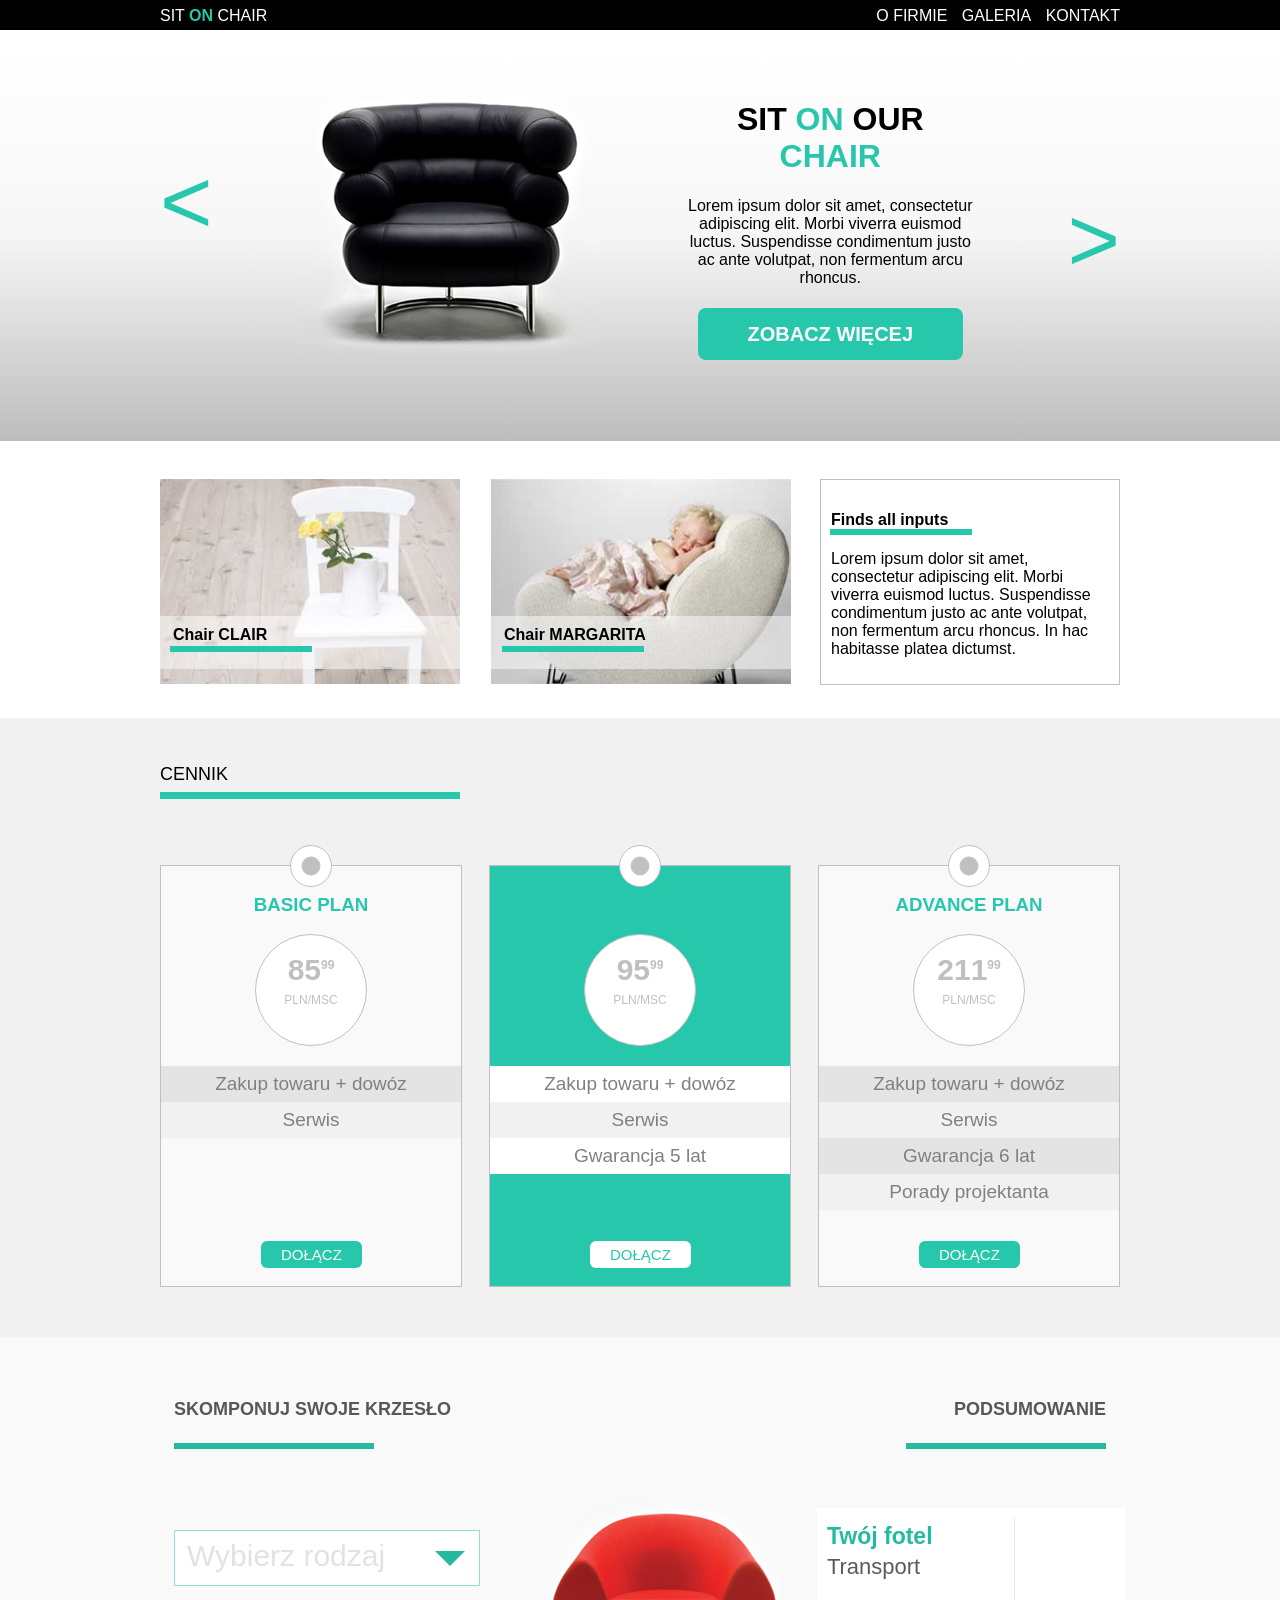
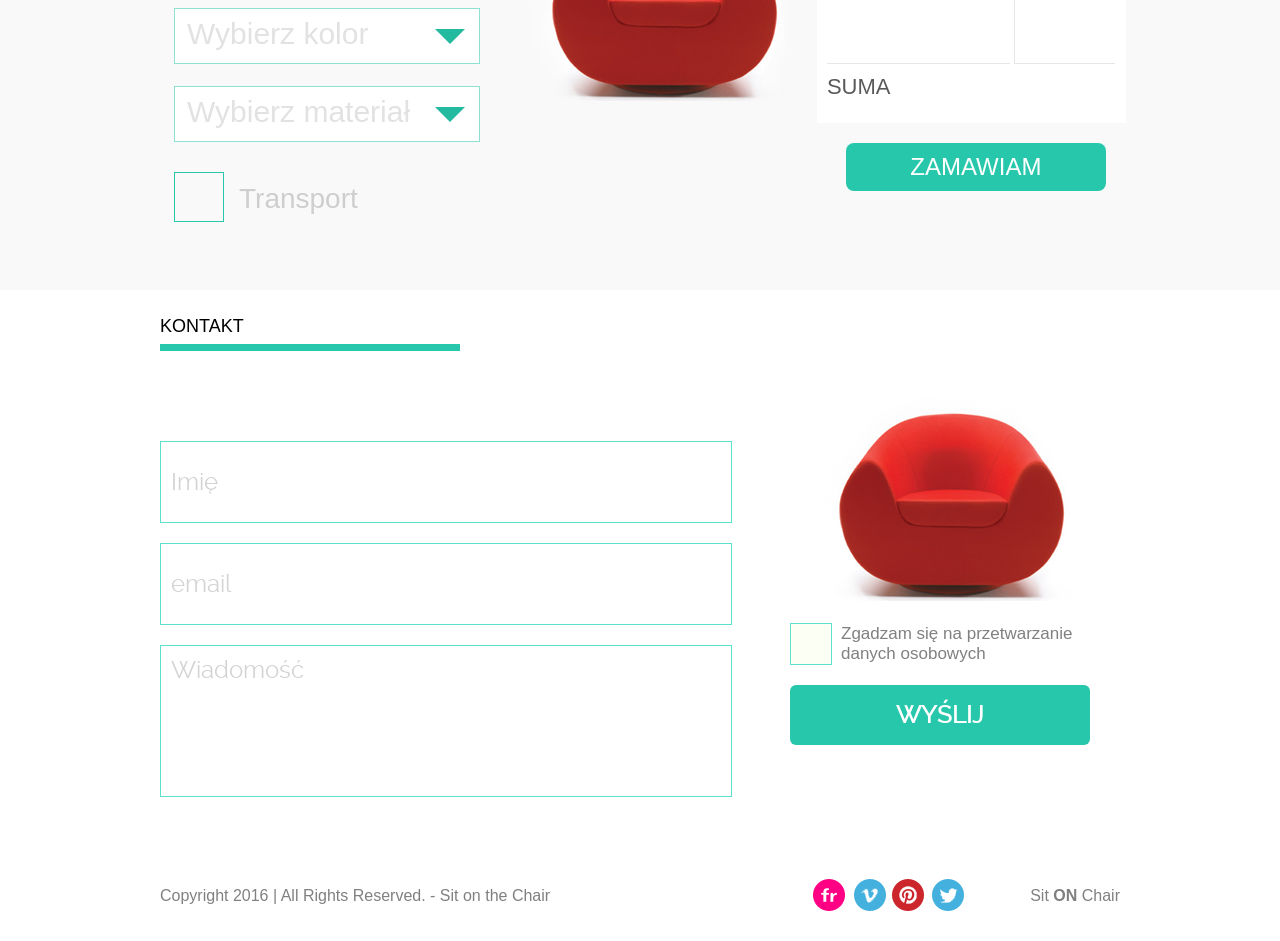
==== commit 28e33734: "poprawki" ====
--- a/index.html
+++ b/index.html
@@ -177,18 +177,18 @@
             <div class="summary_panel">
                 <div class="panel_left">
                     <h4 id="titleName" class="title">Twój fotel</h4>
-                    <span id="colorName" class="color">x</span>
+                    <span id="colorName" class="color"></span>
                     <span id="patternName" class="pattern"></span>
                     <span id="transportName" class="transport">Transport</span>
                 </div>
                 <div class="panel_right">
                     <h4 id="titleValue" class="title value"></h4>
-                    <span id="colorValue" class="color value">y</span>
+                    <span id="colorValue" class="color value"></span>
                     <span id="patternValue" class="pattern value"></span>
                     <span id="transportValue" class="transport value"></span>
                 </div>
                 <div class="sum_label">SUMA</div>
-                <div class="sum"><strong></strong></div>
+                <div class="sum"><strong id="sum"></strong></div>
             </div>
             <a href="" class="green_button">Zamawiam</a>
         </section>
--- a/css/style2.css
+++ b/css/style2.css
@@ -166,10 +166,11 @@
 .panel_left h4 , .panel_right h4{
   color: #24baa0;
   font-size: 23px;
+  margin-top: 5px;
 }
 
 .panel_left span{
-  margin-top:10px;
+  margin-top:5px;
   font-size: 22px;
   color: #5b5a5a;
   display: block;
@@ -179,7 +180,7 @@
   display: block;
   font-size: 22px;
   color: #24baa0;
-  margin-top:10px;
+  margin-top:5px;
 }
 .sum_label{
   display: inline-block;
@@ -191,10 +192,9 @@
 
 .sum {
   display: inline-block;
-  width: 100px;
+  width: 98px;
   text-align: right;
-  margin-top: 10px;
-  font-size: 22px;
+  font-size: 25px;
   color: #24baa0;
 }
 
@@ -232,5 +232,6 @@
 }
 
 .title {
-  height: 30px;
+  height: 0px;
+  padding-top: 0;
 }
